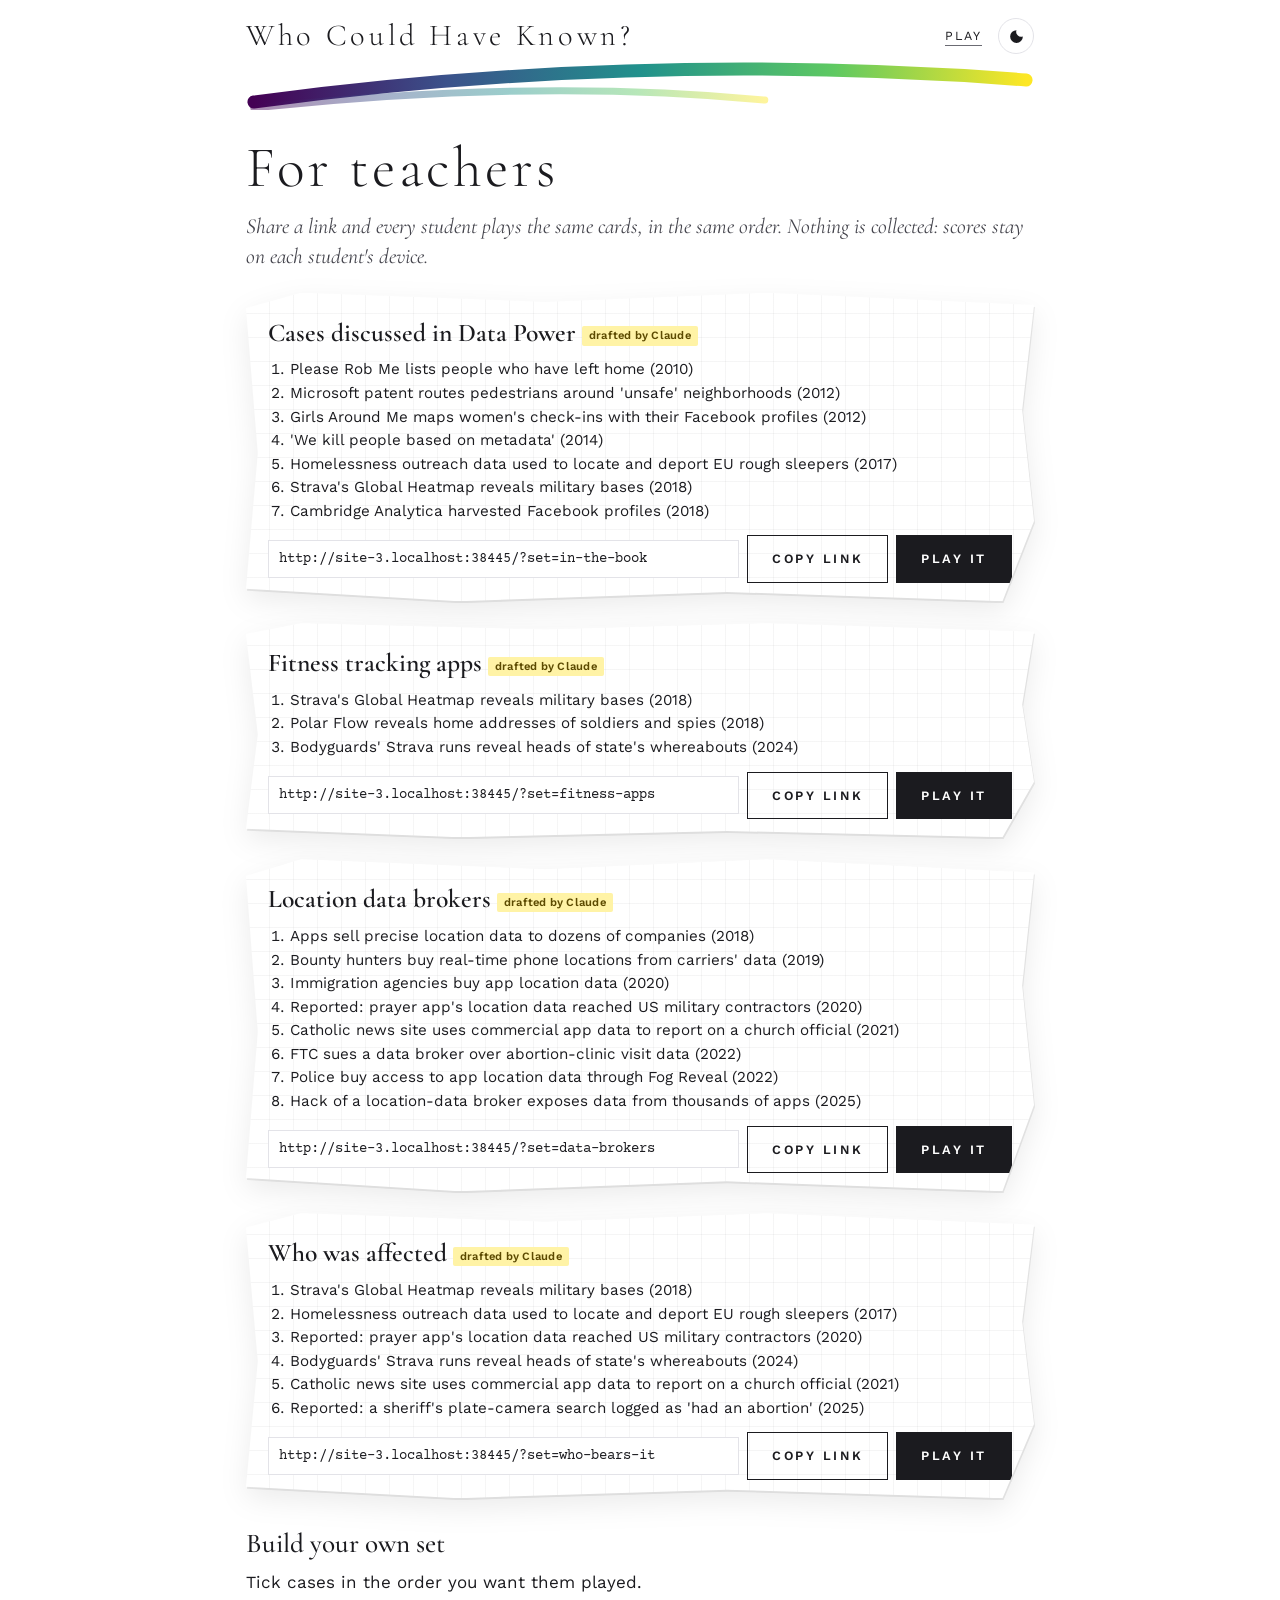
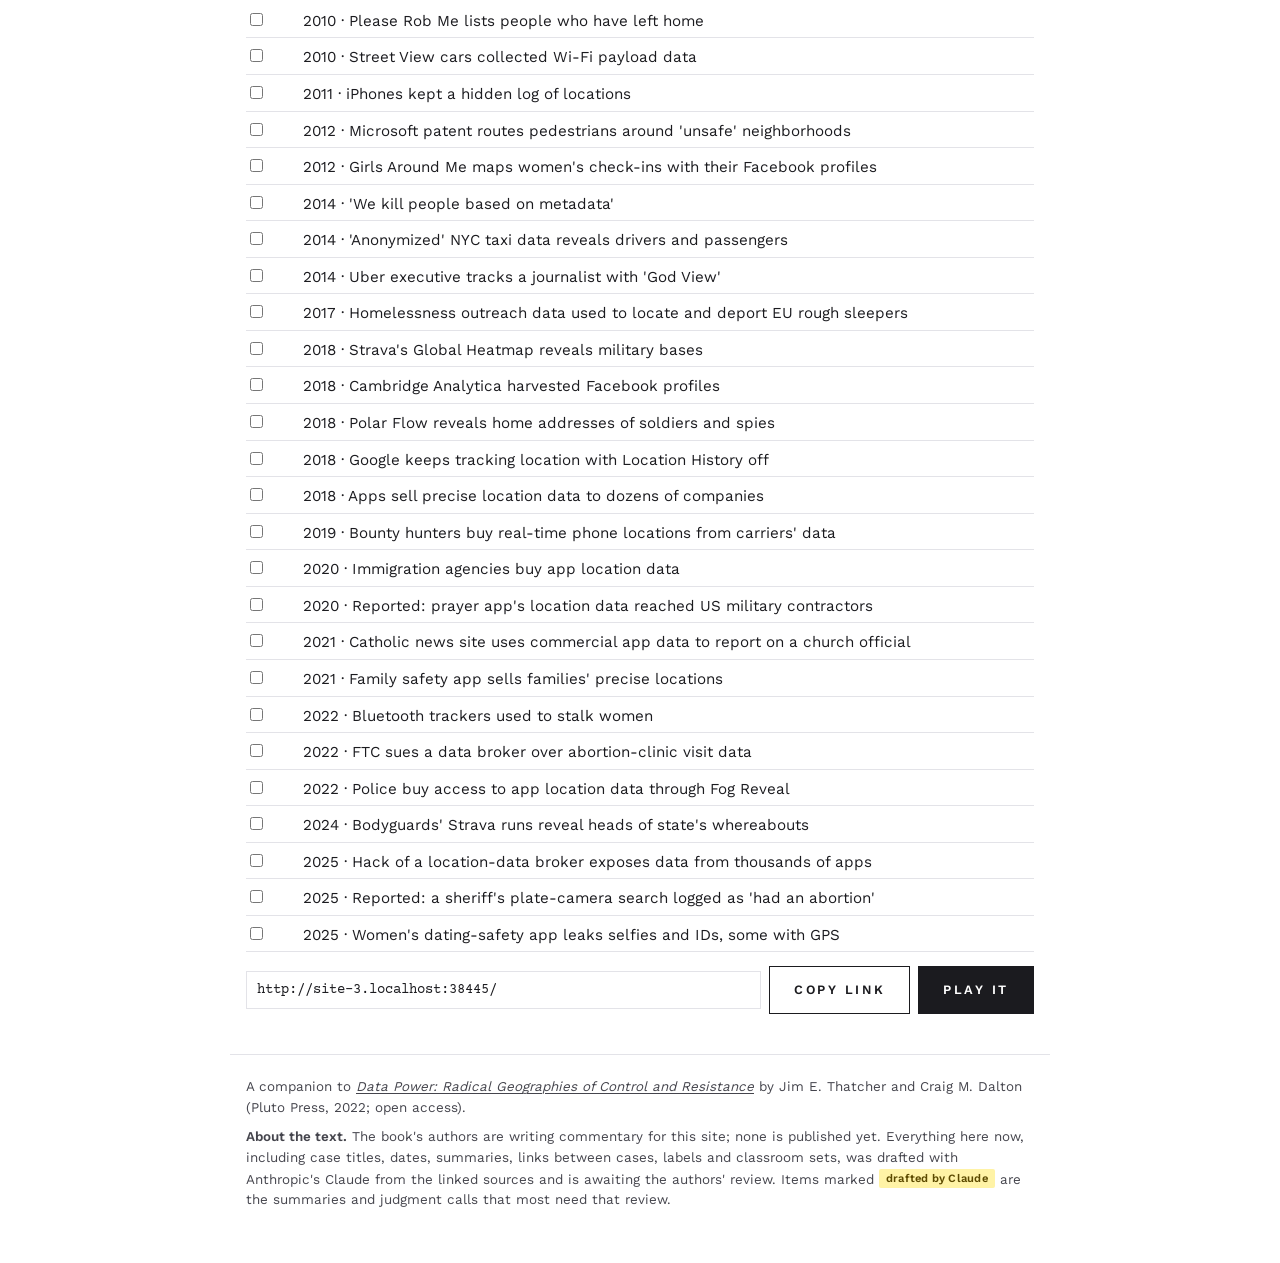
==== teach.html @ 63c739e9 "Who Could Have Known? — first public version A static trivia game about location- and personal-data " ====
<!DOCTYPE html>
<html lang="en" data-theme="light">
<head>
  <meta charset="utf-8">
  <meta name="viewport" content="width=device-width, initial-scale=1">
  <title>Who Could Have Known? · For teachers</title>
  <meta name="description" content="Pick a curated set of cases, or build your own, and share the link with a class.">
  <link rel="icon" href="data:image/svg+xml,%3Csvg xmlns='http://www.w3.org/2000/svg' viewBox='0 0 32 32'%3E%3Crect width='32' height='32' rx='6' fill='%23ffffff'/%3E%3Crect x='6' y='10' width='20' height='4' fill='%23161412'/%3E%3Crect x='6' y='18' width='13' height='4' fill='%23161412'/%3E%3C/svg%3E">
  <meta http-equiv="Content-Security-Policy" content="default-src 'self'; script-src 'self'; style-src 'self' 'unsafe-inline'; img-src 'self' data:; font-src 'self'; connect-src 'self'; object-src 'none'; base-uri 'self'; form-action 'none'">
  <meta name="referrer" content="no-referrer">
  <link href="./css/style.css" rel="stylesheet">
  <script src="./js/theme.js"></script>
</head>
<body>
  <header class="masthead">
    <div class="masthead-row">
      <a class="wordmark" href="./">Who Could Have <span>Known?</span></a>
      <nav class="masthead-actions" aria-label="Site">
        <a href="./">Play</a>
        <button type="button" id="theme-toggle" class="icon-button" aria-label="Dark theme" aria-pressed="false">
          <svg viewBox="0 0 24 24" aria-hidden="true"><path d="M12 3a9 9 0 1 0 9 9 7 7 0 0 1-9-9z"/></svg>
        </button>
      </nav>
    </div>
    <svg class="arcs" viewBox="0 0 820 54" preserveAspectRatio="none" aria-hidden="true">
      <defs><linearGradient id="vir" x1="0" x2="1"><stop offset="0" stop-color="#440154"/><stop offset=".25" stop-color="#3b528b"/><stop offset=".5" stop-color="#21918c"/><stop offset=".75" stop-color="#5ec962"/><stop offset="1" stop-color="#fde725"/></linearGradient></defs>
      <path d="M8 46 Q 410 -6 812 24" stroke="url(#vir)" stroke-width="13" fill="none" stroke-linecap="round"/>
      <path d="M8 52 Q 300 22 540 44" stroke="url(#vir)" stroke-width="7" fill="none" stroke-linecap="round" opacity=".45"/>
    </svg>
  </header>

  <main id="teach">
    <section class="intro">
      <h1>For teachers</h1>
      <p class="lede">Share a link and every student plays the same cards, in the same order. Nothing is collected: scores stay on each student's device.</p>
    </section>
    <div id="sets"><p class="loading">Loading sets…</p></div>
    <section class="section">
      <h2>Build your own set</h2>
      <p class="prose">Tick cases in the order you want them played.</p>
      <div class="builder" id="builder"></div>
      <div class="copy-row"><input id="custom-url" readonly aria-label="Link to your custom set"><button class="btn secondary" id="custom-copy" type="button">Copy link</button><a class="btn" id="custom-play" href="./">Play it</a></div>
    </section>
  </main>

  <footer class="site-footer">
    <p>A companion to <a href="https://doi.org/10.2307/j.ctv249sg9w"><cite>Data Power: Radical Geographies of Control and Resistance</cite></a> by Jim E. Thatcher and Craig M. Dalton (Pluto Press, 2022; open access).</p>
    <p><strong>About the text.</strong> The book's authors are writing commentary for this site; none is published yet. Everything here now, including case titles, dates, summaries, links between cases, labels and classroom sets, was drafted with Anthropic's Claude from the linked sources and is awaiting the authors' review. Items marked <span class="badge">drafted by Claude</span> are the summaries and judgment calls that most need that review.</p>
  </footer>

  <script src="./js/teach.js"></script>
</body>
</html>
---- css/style.css ----
/* Who Could Have Known?
   Two sources: the Data Power cover (white field, viridis, light letterspaced serif) and
   Debord & Jorn's "The Naked City" (cut-out map fragments joined by arrows).
   Viridis encodes time: older is purple, newer is yellow. Red is reserved for détournement marks and misses.
   Fonts are self-hosted (OFL); nothing loads from third parties. */

@font-face { font-family: "Cormorant Garamond"; font-weight: 300; font-style: normal; font-display: swap; src: url("../fonts/cormorant-garamond-latin-300-normal.woff2") format("woff2"); }
@font-face { font-family: "Cormorant Garamond"; font-weight: 500; font-style: normal; font-display: swap; src: url("../fonts/cormorant-garamond-latin-500-normal.woff2") format("woff2"); }
@font-face { font-family: "Cormorant Garamond"; font-weight: 600; font-style: normal; font-display: swap; src: url("../fonts/cormorant-garamond-latin-600-normal.woff2") format("woff2"); }
@font-face { font-family: "Cormorant Garamond"; font-weight: 400; font-style: italic; font-display: swap; src: url("../fonts/cormorant-garamond-latin-400-italic.woff2") format("woff2"); }
@font-face { font-family: "Work Sans"; font-weight: 400; font-style: normal; font-display: swap; src: url("../fonts/work-sans-latin-400-normal.woff2") format("woff2"); }
@font-face { font-family: "Work Sans"; font-weight: 500; font-style: normal; font-display: swap; src: url("../fonts/work-sans-latin-500-normal.woff2") format("woff2"); }
@font-face { font-family: "Work Sans"; font-weight: 600; font-style: normal; font-display: swap; src: url("../fonts/work-sans-latin-600-normal.woff2") format("woff2"); }
@font-face { font-family: "Courier Prime"; font-weight: 400; font-style: normal; font-display: swap; src: url("../fonts/courier-prime-latin-400-normal.woff2") format("woff2"); }
@font-face { font-family: "Courier Prime"; font-weight: 700; font-style: normal; font-display: swap; src: url("../fonts/courier-prime-latin-700-normal.woff2") format("woff2"); }

:root {
  --paper: #ffffff;
  --frag: #ffffff;
  --grid: rgba(27, 27, 31, .045);
  --ink: #1b1b1f;
  --ink-2: #45454d;
  --ink-3: #6b6b73;
  --rule: #e3e3e8;
  --bar: #1b1b1f;
  --mark: #c8261d;
  --mark-ink: #ffffff;
  --v1: #440154; --v2: #3b528b; --v3: #21918c; --v4: #5ec962; --v5: #fde725;
  --good: #1d7f7a;
  --near: #8a6d00;
  --shadow: 0 1px 0 rgba(0,0,0,.05), 2px 4px 0 rgba(0,0,0,.05), 0 14px 26px -20px rgba(0,0,0,.45);
  --draft-bg: #fff3a6;
  --draft-ink: #5c4a00;
  --focus: #3b528b;
  --serif: "Cormorant Garamond", "Iowan Old Style", Garamond, Georgia, serif;
  --sans: "Work Sans", system-ui, -apple-system, "Segoe UI", sans-serif;
  --mono: "Courier Prime", "Courier New", ui-monospace, monospace;
  --torn: polygon(0 5%, 7% 0, 38% 3%, 66% 0, 100% 4%, 98.5% 38%, 100% 74%, 96% 100%, 61% 97%, 27% 100%, 0 96%, 1.5% 52%);
}

:root[data-theme="dark"] {
  --paper: #121216;
  --frag: #1d1d23;
  --grid: rgba(255, 255, 255, .045);
  --ink: #ecebef;
  --ink-2: #c3c2ca;
  --ink-3: #9a99a3;
  --rule: #33333b;
  --bar: #ecebef;
  --mark: #ff6a5c;
  --mark-ink: #1a0b09;
  --v1: #7b3fa0;
  --good: #4fc1b8;
  --near: #f0c84a;
  --shadow: 0 1px 0 rgba(0,0,0,.4), 0 14px 26px -18px rgba(0,0,0,.8);
  --draft-bg: #3a3415;
  --draft-ink: #f3dc7a;
  --focus: #8fb4ff;
}

* { box-sizing: border-box; }
html { -webkit-text-size-adjust: 100%; }
body { margin: 0; background: var(--paper); color: var(--ink); font-family: var(--sans); font-size: 17px; line-height: 1.55; }
a { color: inherit; text-decoration-thickness: 1px; text-underline-offset: 2px; }
a:hover { color: var(--mark); }
:focus-visible { outline: 3px solid var(--focus); outline-offset: 2px; border-radius: 3px; }
.visually-hidden { position: absolute !important; width: 1px; height: 1px; overflow: hidden; clip: rect(0 0 0 0); white-space: nowrap; }

/* ---------- masthead ---------- */
.masthead { background: var(--paper); }
.masthead-row { max-width: 820px; margin: 0 auto; padding: 18px 16px 0; display: flex; align-items: center; justify-content: space-between; gap: 12px; }
.wordmark { font-family: var(--serif); font-weight: 300; font-size: 1.9rem; letter-spacing: .12em; line-height: 1.1; text-decoration: none; }
.wordmark:hover { color: inherit; }
.masthead-actions { display: flex; align-items: center; gap: 16px; font-size: .78rem; letter-spacing: .16em; text-transform: uppercase; white-space: nowrap; }
.masthead-actions a { text-decoration: none; border-bottom: 1px solid var(--ink-3); }
.icon-button { width: 36px; height: 36px; display: inline-grid; place-items: center; border: 1px solid var(--rule); background: var(--paper); color: var(--ink); border-radius: 50%; cursor: pointer; }
.icon-button svg { width: 17px; height: 17px; fill: currentColor; }
.arcs { display: block; max-width: 820px; height: 54px; margin: 2px auto 0; padding: 0 16px; width: 100%; }

.review-banner { background: var(--draft-bg); color: var(--draft-ink); padding: 8px 16px; text-align: center; font-size: .88rem; }

main { max-width: 820px; margin: 0 auto; padding: 18px 16px 40px; }
.loading { color: var(--ink-3); }

/* ---------- intro ---------- */
.intro h1 { font-family: var(--serif); font-weight: 300; font-size: clamp(2.3rem, 7vw, 3.6rem); letter-spacing: .06em; line-height: 1.05; margin: 10px 0 14px; }
.intro .lede { font-family: var(--serif); font-style: italic; font-size: 1.35rem; line-height: 1.35; color: var(--ink-2); margin: 0 0 22px; }
.how { list-style: none; padding: 0; margin: 0 0 22px; display: grid; gap: 10px; }
.how li { display: grid; grid-template-columns: 2.2rem 1fr; gap: 8px; align-items: baseline; }
.how .n { font-family: var(--serif); font-weight: 600; font-size: 1.5rem; line-height: 1; color: var(--v3); }
.set-note { font-family: var(--mono); font-size: .92rem; color: var(--ink-2); border-left: 4px solid var(--v3); padding-left: 10px; }

/* ---------- buttons ---------- */
.btn { font: inherit; font-size: .8rem; font-weight: 600; letter-spacing: .2em; text-transform: uppercase; cursor: pointer; border: 1px solid var(--ink); background: var(--ink); color: var(--paper); padding: 13px 24px; border-radius: 0; }
.btn:hover { background: var(--mark); border-color: var(--mark); color: var(--mark-ink); }
.btn.secondary { background: transparent; color: var(--ink); }
.btn.secondary:hover { background: transparent; color: var(--mark); border-color: var(--mark); }
a.btn { text-decoration: none; display: inline-block; }
.btn-row { display: flex; flex-wrap: wrap; gap: 10px; align-items: center; margin-top: 20px; }
.link-button { font: inherit; font-family: var(--mono); font-size: .92rem; background: none; border: 0; padding: 4px 0; min-height: 32px; color: var(--ink-2); text-decoration: underline; cursor: pointer; }
.link-button:hover { color: var(--mark); }

/* ---------- progress ---------- */
.progress { display: flex; justify-content: space-between; align-items: baseline; font-family: var(--mono); font-size: .88rem; color: var(--ink-3); margin-bottom: 8px; }
.progress strong { color: var(--ink); }
.pips { display: flex; gap: 3px; margin-bottom: 20px; }
.pips span { flex: 1; height: 5px; background: var(--rule); }
.pips span.done { background: var(--ink-3); }
.pips span.now { background: var(--v3); }

/* ---------- fragments (cut-out map pieces) ---------- */
.frag {
  position: relative; background-color: var(--frag); clip-path: var(--torn);
  background-image:
    repeating-linear-gradient(0deg, transparent 0 23px, var(--grid) 23px 24px),
    repeating-linear-gradient(90deg, transparent 0 23px, var(--grid) 23px 24px);
}
.frag-wrap { filter: drop-shadow(1px 2px 0 rgba(0,0,0,.08)) drop-shadow(0 10px 14px rgba(0,0,0,.08)); }
:root[data-theme="dark"] .frag-wrap { filter: drop-shadow(0 8px 14px rgba(0,0,0,.6)); }

.clipping { margin: 0 0 16px; }
.clipping .frag { padding: 26px 28px 22px; border-left: 0; }
.clipping:nth-of-type(odd) .frag { transform: rotate(-.6deg); }
.clipping:nth-of-type(even) .frag { transform: rotate(.5deg); }
.clipping .kicker { font-family: var(--mono); font-size: .78rem; letter-spacing: .14em; text-transform: uppercase; color: var(--ink-3); margin: 0 0 8px; }
.clipping .headline { font-family: var(--serif); font-weight: 600; font-size: clamp(1.6rem, 5vw, 2.45rem); line-height: 1.12; margin: 0; }
.clipping + .clipping .headline { font-size: clamp(1.25rem, 3.8vw, 1.7rem); }
.clipping .meta { margin: 12px 0 0; font-family: var(--mono); font-size: .85rem; color: var(--ink-3); }
.redact { background: var(--bar); color: transparent; padding: 0 .12em; box-decoration-break: clone; -webkit-box-decoration-break: clone; user-select: none; }
.redact-hint { font-family: var(--serif); font-style: italic; font-size: 1.12rem; color: var(--ink-2); margin: 4px 0 12px; }

/* ---------- questions ---------- */
fieldset { border: 0; padding: 0; margin: 26px 0 0; min-width: 0; }
legend { font-size: .78rem; font-weight: 600; letter-spacing: .2em; text-transform: uppercase; margin-bottom: 8px; padding: 0; }
.year-wrap { display: grid; gap: 4px; }
.year-out { font-family: var(--serif); font-weight: 300; font-size: 4.2rem; letter-spacing: .05em; line-height: 1; }
input[type=range] { width: 100%; accent-color: var(--v3); }
.range-ends { display: flex; justify-content: space-between; font-family: var(--mono); font-size: .8rem; color: var(--ink-3); }

.choices { display: grid; gap: 8px; grid-template-columns: repeat(auto-fit, minmax(240px, 1fr)); }
.choice { display: flex; gap: 10px; align-items: center; cursor: pointer; border: 1px solid var(--rule); background: var(--paper); padding: 11px 13px; }
.choice:hover { border-color: var(--ink-3); }
.choice input { accent-color: var(--v3); width: 18px; height: 18px; flex: none; margin: 0; }
.choice:has(input:checked) { border-color: var(--v3); box-shadow: inset 5px 0 0 var(--v3); }
.choice.correct { border-color: var(--good); box-shadow: inset 5px 0 0 var(--good); }
.choice.wrong { border-color: var(--mark); box-shadow: inset 5px 0 0 var(--mark); }
.choice .tag { margin-left: auto; font-family: var(--mono); font-size: .78rem; font-weight: 700; text-transform: uppercase; letter-spacing: .06em; }
.choice.correct .tag { color: var(--good); }
.choice.wrong .tag { color: var(--mark); }

/* ---------- reveal ---------- */
.result-line { display: flex; flex-wrap: wrap; gap: 6px 22px; margin: 4px 0 18px; font-family: var(--mono); font-size: .95rem; }
.result-line .pts { font-weight: 700; }
.hit { color: var(--good); } .near { color: var(--near); } .miss { color: var(--mark); }

.section { margin-top: 30px; }
.section h2 { font-family: var(--serif); font-weight: 500; font-size: 1.7rem; line-height: 1.15; margin: 0 0 10px; }
.section h3 { font-size: .75rem; font-weight: 600; letter-spacing: .2em; text-transform: uppercase; color: var(--ink-3); margin: 18px 0 6px; }
.prose { margin: 0 0 8px; }
.facts { display: grid; grid-template-columns: max-content 1fr; gap: 4px 16px; margin: 6px 0 0; font-size: .95rem; }
.facts dt { font-size: .75rem; letter-spacing: .16em; text-transform: uppercase; color: var(--ink-3); padding-top: .2em; }
.facts dd { margin: 0; }
.headline-title { font-family: var(--serif); font-weight: 500; font-size: 2rem; line-height: 1.12; margin: 6px 0 14px; }
.links-out { font-family: var(--mono); font-size: .82rem; color: var(--ink-3); }
.links-out ul, ul.links-out { padding-left: 18px; }

/* détourned heading: the press's word, struck through */
.detourne s { text-decoration: none; position: relative; color: var(--ink-3); margin-right: .3em; }
.detourne s::after { content: ""; position: absolute; left: -3%; right: -3%; top: 52%; height: 3px; background: var(--mark); transform: rotate(-3deg); }
.detourne em { font-style: italic; color: var(--mark); }

/* ---------- the chain: a Naked City of cases ---------- */
.chainmap { position: relative; margin-top: 12px; padding: 6px 0 4px; }
.chainmap .cols { position: relative; z-index: 1; display: grid; grid-template-columns: 1fr 1fr 1fr; gap: 26px 64px; align-items: center; }
.chainmap .col { display: grid; gap: 22px; align-content: center; }
.chainmap .node { font-size: .92rem; line-height: 1.35; padding: 13px 15px 12px; border-top: 6px solid var(--yr, var(--v3)); }
.chainmap .node b { display: block; font-family: var(--serif); font-weight: 600; font-size: 1.45rem; line-height: 1.05; margin-bottom: 2px; }
.chainmap .node.now { font-weight: 600; border-top-width: 10px; }
.chainmap .col-label { font-size: .7rem; letter-spacing: .2em; text-transform: uppercase; color: var(--ink-3); margin: 0 0 -12px; }
.chainmap .frag-wrap:nth-child(3n+1) .node { transform: rotate(-1.4deg); }
.chainmap .frag-wrap:nth-child(3n+2) .node { transform: rotate(1.1deg); }
.chainmap svg.arrows { position: absolute; inset: 0; width: 100%; height: 100%; overflow: visible; z-index: 0; pointer-events: none; }
@media (max-width: 640px) {
  .chainmap .cols { grid-template-columns: 1fr; gap: 28px; }
  .chainmap .col { justify-items: stretch; }
  .chainmap .col .frag-wrap, .chainmap .col-label { margin-left: 34px; }
}

.badge { display: inline-block; font-family: var(--sans); font-size: .7rem; font-weight: 600; letter-spacing: .02em; text-transform: none; background: var(--draft-bg); color: var(--draft-ink); border-radius: 2px; padding: 1px 7px; vertical-align: .14em; white-space: nowrap; }
.author-slot { border: 1px dashed var(--ink-3); padding: 10px 12px; color: var(--ink-3); font-family: var(--mono); font-size: .88rem; margin-top: 12px; }
.verify { background: var(--draft-bg); color: var(--draft-ink); padding: 10px 12px; font-size: .88rem; margin-top: 14px; }
.verify ul { margin: 4px 0 0; padding-left: 18px; }

/* ---------- end ---------- */
.kicker { font-size: .78rem; letter-spacing: .2em; text-transform: uppercase; color: var(--ink-3); margin: 0; }
.final-score { font-family: var(--serif); font-weight: 300; font-size: clamp(3.4rem, 12vw, 5.4rem); letter-spacing: .04em; line-height: 1; margin: 4px 0 6px; }
.final-score span { font-size: .4em; color: var(--ink-3); }
.share-grid { font-size: 1.35rem; letter-spacing: 2px; margin: 10px 0; }
.share-text { width: 100%; font: .9rem/1.4 var(--mono); padding: 10px; border: 1px solid var(--rule); background: var(--paper); color: var(--ink); resize: vertical; }
.recap { list-style: none; padding: 0; margin: 0; display: grid; gap: 0; }
.recap li { display: grid; grid-template-columns: 3.6rem 1fr auto; gap: 10px; align-items: baseline; padding: 7px 0 7px 10px; border-left: 5px solid var(--yr, var(--v3)); border-bottom: 1px solid var(--rule); }
.recap .yr { font-family: var(--serif); font-weight: 600; font-size: 1.2rem; }
.recap .pts { font-family: var(--mono); font-weight: 700; }

/* ---------- teacher page ---------- */
.set-card { margin-bottom: 22px; }
.set-card .frag { padding: 20px 22px 18px; }
.set-card h2 { font-family: var(--serif); font-weight: 600; margin: 0 0 6px; font-size: 1.6rem; }
.set-card ol { margin: 6px 0 12px; padding-left: 22px; font-size: .95rem; }
.copy-row { display: flex; gap: 8px; flex-wrap: wrap; align-items: center; }
.copy-row input { flex: 1 1 260px; min-width: 0; font: .85rem var(--mono); padding: 10px; border: 1px solid var(--rule); background: var(--paper); color: var(--ink); }
.builder { display: grid; gap: 4px; margin: 10px 0 14px; }
.builder label { display: flex; gap: 8px; align-items: baseline; font-size: .95rem; padding: 4px 0; border-bottom: 1px solid var(--rule); }
.builder .pts { font-family: var(--mono); font-weight: 700; color: var(--v2); min-width: 1.4em; }
:root[data-theme="dark"] .builder .pts { color: var(--v4); }

/* ---------- footer ---------- */
.site-footer { max-width: 820px; margin: 0 auto; padding: 22px 16px 44px; font-size: .84rem; color: var(--ink-2); border-top: 1px solid var(--rule); }
.site-footer p { margin: 0 0 8px; }

@media (max-width: 520px) {
  body { font-size: 16px; }
  .wordmark { font-size: 1.35rem; letter-spacing: .08em; }
  .clipping .frag { padding: 22px 18px 18px; }
  .masthead-actions { gap: 10px; letter-spacing: .1em; }
}

@media (prefers-reduced-motion: no-preference) {
  .reveal-in { animation: rise .35s ease-out; }
  @keyframes rise { from { opacity: 0; transform: translateY(6px); } to { opacity: 1; transform: none; } }
}

/* ---------- notices, disputes, lists ---------- */
.notice { font-family: var(--mono); font-size: .92rem; border-left: 4px solid var(--mark); padding: 6px 10px; margin: 0 0 16px; }
.disputed { font-family: var(--mono); font-size: .9rem; color: var(--mark); margin: 14px 0 0; }
ul.outcome-list { list-style: none; padding: 0; margin: 0; }
.frag :focus-visible { outline-offset: -3px; }
.clipping:focus { outline: none; }
.clipping:focus-visible .frag { box-shadow: inset 0 0 0 3px var(--focus); }
[data-focus]:focus { outline: none; }

/* Windows high contrast and other forced-colour modes: keep the bars visible as bars. */
@media (forced-colors: active) {
  .redact { forced-color-adjust: none; background: CanvasText; color: CanvasText; }
  .frag { clip-path: none; border: 1px solid CanvasText; }
  .badge { border: 1px solid CanvasText; }
}
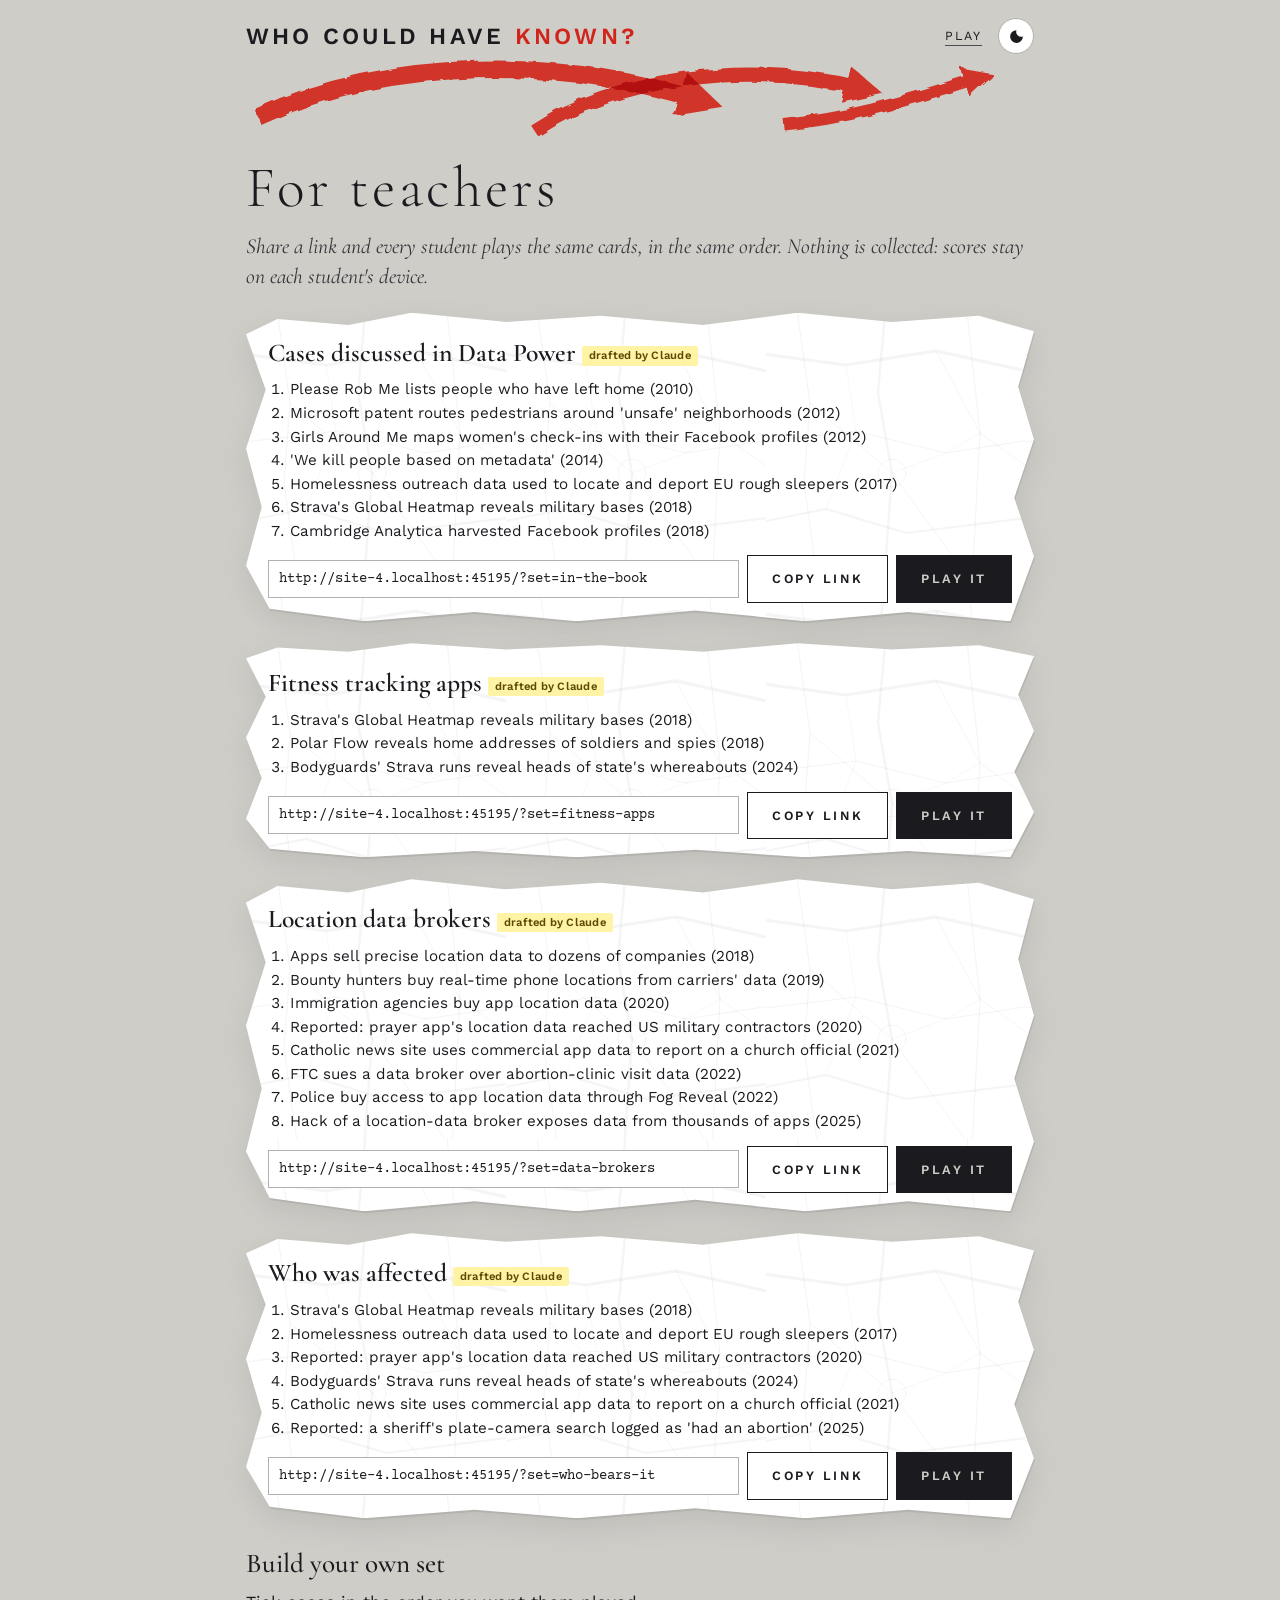
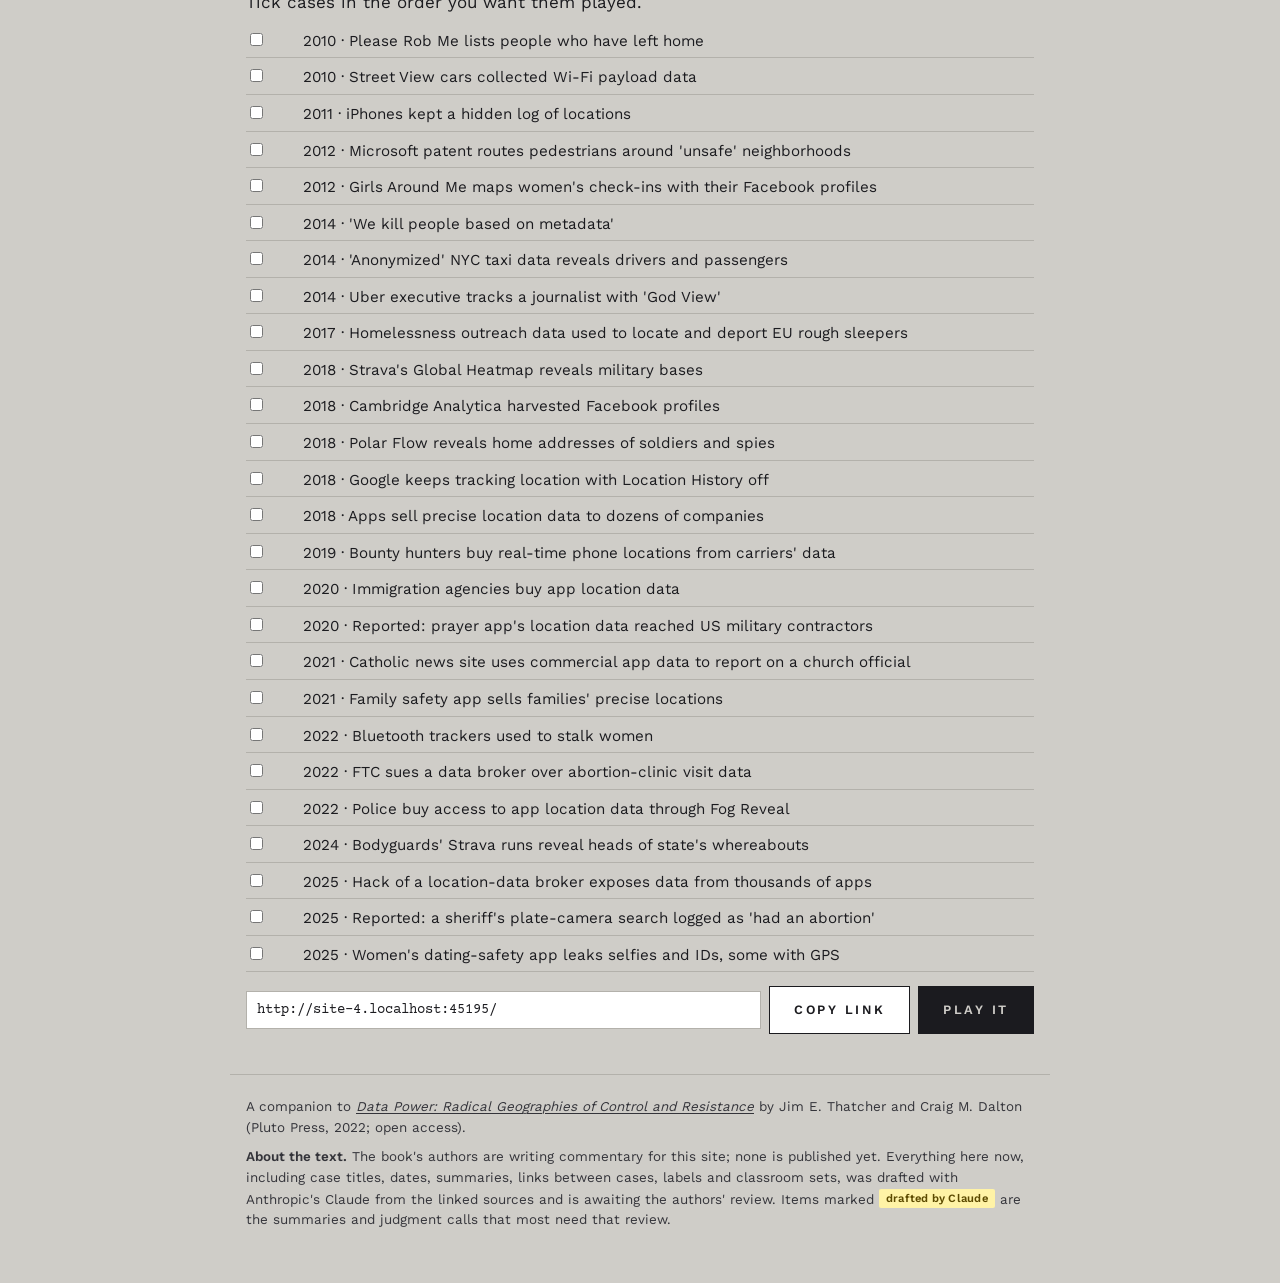
==== commit 9c92ce74: "Debord look: gray ground, red Naked City arrows, map fragments Header viridis replaced by overlappin" ====
--- a/teach.html
+++ b/teach.html
@@ -9,9 +9,15 @@
   <meta http-equiv="Content-Security-Policy" content="default-src 'self'; script-src 'self'; style-src 'self' 'unsafe-inline'; img-src 'self' data:; font-src 'self'; connect-src 'self'; object-src 'none'; base-uri 'self'; form-action 'none'">
   <meta name="referrer" content="no-referrer">
   <link href="./css/style.css" rel="stylesheet">
+  <link href="./css/debord.css" rel="stylesheet">
   <script src="./js/theme.js"></script>
 </head>
 <body>
+  <svg width="0" height="0" style="position:absolute" aria-hidden="true" focusable="false">
+    <filter id="tape" x="-5%" y="-20%" width="110%" height="140%"><feTurbulence type="fractalNoise" baseFrequency=".9 .08" numOctaves="2" seed="3" result="n"/><feDisplacementMap in="SourceGraphic" in2="n" scale="5"/></filter>
+    <filter id="ink" x="-20%" y="-20%" width="140%" height="140%"><feTurbulence type="fractalNoise" baseFrequency=".035" numOctaves="3" seed="8" result="n"/><feDisplacementMap in="SourceGraphic" in2="n" scale="38"/></filter>
+    <filter id="cut" filterUnits="userSpaceOnUse" x="-2000" y="-2000" width="6000" height="6000"><feTurbulence type="fractalNoise" baseFrequency=".06" numOctaves="2" seed="5" result="n"/><feDisplacementMap in="SourceGraphic" in2="n" scale="6"/></filter>
+  </svg>
   <header class="masthead">
     <div class="masthead-row">
       <a class="wordmark" href="./">Who Could Have <span>Known?</span></a>
@@ -26,6 +32,14 @@
       <defs><linearGradient id="vir" x1="0" x2="1"><stop offset="0" stop-color="#440154"/><stop offset=".25" stop-color="#3b528b"/><stop offset=".5" stop-color="#21918c"/><stop offset=".75" stop-color="#5ec962"/><stop offset="1" stop-color="#fde725"/></linearGradient></defs>
       <path d="M8 46 Q 410 -6 812 24" stroke="url(#vir)" stroke-width="13" fill="none" stroke-linecap="round"/>
       <path d="M8 52 Q 300 22 540 44" stroke="url(#vir)" stroke-width="7" fill="none" stroke-linecap="round" opacity=".45"/>
+    </svg>
+    <svg class="naked-arrows" viewBox="0 0 820 92" aria-hidden="true">
+      <defs><marker id="hd" viewBox="0 0 10 10" refX="4" refY="5" markerWidth="2.6" markerHeight="2.6" orient="auto"><path d="M0 0L10 5L0 10z" fill="currentColor"/></marker></defs>
+      <g filter="url(#cut)" fill="none" stroke="currentColor" stroke-linecap="butt">
+        <path d="M12 70 C 150 6, 330 8, 470 52" stroke-width="18" marker-end="url(#hd)"/>
+        <path d="M300 84 C 380 30, 520 10, 640 40" stroke-width="15" marker-end="url(#hd)"/>
+        <path d="M560 78 C 640 70, 700 48, 760 30" stroke-width="12" marker-end="url(#hd)"/>
+      </g>
     </svg>
   </header>
 
--- a/css/style.css
+++ b/css/style.css
@@ -69,7 +69,8 @@
 /* ---------- masthead ---------- */
 .masthead { background: var(--paper); }
 .masthead-row { max-width: 820px; margin: 0 auto; padding: 18px 16px 0; display: flex; align-items: center; justify-content: space-between; gap: 12px; }
-.wordmark { font-family: var(--serif); font-weight: 300; font-size: 1.9rem; letter-spacing: .12em; line-height: 1.1; text-decoration: none; }
+.wordmark { font-family: var(--sans); font-weight: 600; font-size: 1.45rem; letter-spacing: .14em; text-transform: uppercase; line-height: 1.15; text-decoration: none; }
+.wordmark span { color: var(--mark); }
 .wordmark:hover { color: inherit; }
 .masthead-actions { display: flex; align-items: center; gap: 16px; font-size: .78rem; letter-spacing: .16em; text-transform: uppercase; white-space: nowrap; }
 .masthead-actions a { text-decoration: none; border-bottom: 1px solid var(--ink-3); }
@@ -220,7 +221,7 @@
 
 @media (max-width: 520px) {
   body { font-size: 16px; }
-  .wordmark { font-size: 1.35rem; letter-spacing: .08em; }
+  .wordmark { font-size: 1.05rem; letter-spacing: .1em; }
   .clipping .frag { padding: 22px 18px 18px; }
   .masthead-actions { gap: 10px; letter-spacing: .1em; }
 }
--- a/css/debord.css
+++ b/css/debord.css
@@ -0,0 +1,91 @@
+/* A Situationist layer, applied when <html> has class "debord".
+   Sources: Debord & Jorn's "The Naked City" (1957: cut-up map pieces, fat red arrows),
+   their "Mémoires" (1959: Jorn's ink blots over collage), the numbered theses of
+   "The Society of the Spectacle" (1967), and the dérive itself. Purely visual: no new words. */
+
+/* M1 · Map fragments: a street plan printed inside every fragment, and rougher cut edges */
+.debord {
+  --streets: url("data:image/svg+xml,%3Csvg xmlns='http://www.w3.org/2000/svg' width='260' height='260'%3E%3Cg fill='none' stroke='%231b1b1f' stroke-opacity='.045' stroke-linecap='round'%3E%3Cpath d='M-10 40 L80 52 L170 38 L270 60' stroke-width='3.2'/%3E%3Cpath d='M30 -10 L44 90 L38 170 L52 270' stroke-width='1.2'/%3E%3Cpath d='M120 -10 L112 80 L126 160 L118 270' stroke-width='2.4'/%3E%3Cpath d='M200 -10 L214 120 L206 270' stroke-width='1.2'/%3E%3Cpath d='M-10 130 L90 118 L180 140 L270 126' stroke-width='1.2'/%3E%3Cpath d='M-10 210 L60 196 L140 220 L270 204' stroke-width='2.2'/%3E%3Cpath d='M44 90 L126 160 L206 270' stroke-width='1'/%3E%3Cpath d='M170 38 L214 120 L270 160' stroke-width='1'/%3E%3Cpath d='M80 52 L90 118 L60 196' stroke-width='.8'/%3E%3Cpath d='M126 160 L180 140 L214 120' stroke-width='.8'/%3E%3Ccircle cx='126' cy='160' r='14' stroke-width='1'/%3E%3C/g%3E%3C/svg%3E");
+  --torn-a: polygon(0 7%, 4% 2%, 13% 4%, 21% 0, 33% 3%, 45% 1%, 58% 4%, 70% 0, 82% 3%, 93% 1%, 100% 6%, 98% 24%, 100% 41%, 97.5% 60%, 100% 79%, 97% 100%, 84% 97%, 71% 100%, 57% 96.5%, 42% 100%, 29% 97%, 15% 100%, 3% 96%, 0 82%, 2% 63%, 0 44%, 2.5% 25%);
+  --torn-b: polygon(2% 2%, 16% 5%, 27% 0, 41% 4%, 55% 0, 66% 5%, 79% 1%, 91% 4%, 100% 0, 97% 19%, 100% 36%, 98% 57%, 100% 74%, 98% 92%, 86% 100%, 74% 96%, 60% 100%, 47% 97%, 33% 100%, 21% 96%, 8% 100%, 0 93%, 3% 71%, 0 53%, 2% 33%, 0 15%);
+}
+:root.debord[data-theme="dark"] { --streets: url("data:image/svg+xml,%3Csvg xmlns='http://www.w3.org/2000/svg' width='260' height='260'%3E%3Cg fill='none' stroke='%23ecebef' stroke-opacity='.04' stroke-linecap='round'%3E%3Cpath d='M-10 40 L80 52 L170 38 L270 60' stroke-width='3.2'/%3E%3Cpath d='M30 -10 L44 90 L38 170 L52 270' stroke-width='1.2'/%3E%3Cpath d='M120 -10 L112 80 L126 160 L118 270' stroke-width='2.4'/%3E%3Cpath d='M200 -10 L214 120 L206 270' stroke-width='1.2'/%3E%3Cpath d='M-10 130 L90 118 L180 140 L270 126' stroke-width='1.2'/%3E%3Cpath d='M-10 210 L60 196 L140 220 L270 204' stroke-width='2.2'/%3E%3Cpath d='M44 90 L126 160 L206 270' stroke-width='1'/%3E%3Cpath d='M170 38 L214 120 L270 160' stroke-width='1'/%3E%3Ccircle cx='126' cy='160' r='14' stroke-width='1'/%3E%3C/g%3E%3C/svg%3E"); }
+.debord .frag { background-image: var(--streets); background-size: 260px 260px; clip-path: var(--torn-a); }
+.debord .frag-wrap:nth-of-type(even) .frag, .debord .clipping:nth-of-type(even) .frag { clip-path: var(--torn-b); background-position: 130px 70px; }
+.debord .clipping .frag { padding: 30px 30px 26px; }
+
+/* M2 · Naked City arrows: fat, red, overprinted (colour and filter set in game.js) */
+.debord .chainmap svg.arrows path[stroke] { mix-blend-mode: multiply; }
+:root.debord[data-theme="dark"] .chainmap svg.arrows path[stroke] { mix-blend-mode: screen; }
+
+/* M3 · Dérive: the progress bar becomes a wandering route through the round */
+.derive { display: none; }
+.debord .pips { display: none; }
+.debord .derive { display: block; width: 100%; height: 46px; margin: -2px 0 14px; overflow: visible; }
+.derive .route { fill: none; stroke: var(--mark); stroke-width: 3; stroke-dasharray: 2 7; stroke-linecap: round; }
+.derive .walked { fill: none; stroke: var(--mark); stroke-width: 4; stroke-linecap: round; stroke-linejoin: round; }
+.derive circle { fill: var(--paper); stroke: var(--ink-3); stroke-width: 1.5; }
+.derive circle.done { fill: var(--mark); stroke: var(--mark); }
+.derive circle.now { fill: var(--mark); stroke: var(--paper); stroke-width: 3; r: 8; }
+
+/* M4 · Theses: each card carries its number, like the numbered paragraphs of The Society of the Spectacle */
+.thesis-no { display: none; }
+.debord .thesis-no { display: block; font-family: var(--serif); font-weight: 300; font-size: 7rem; line-height: .8; color: var(--ink); opacity: .16; position: absolute; right: -24px; margin-top: -34px; pointer-events: none; z-index: 2; mix-blend-mode: multiply; font-size: 9rem; }
+.debord main { position: relative; }
+.debord .clipping { position: relative; z-index: 1; }
+
+/* M5 · Jorn's ink: blots overprinting the intro and the results (Mémoires) */
+.blot { display: none; }
+.debord .blot { display: block; position: absolute; pointer-events: none; z-index: 0; mix-blend-mode: multiply; opacity: .32; }
+:root.debord[data-theme="dark"] .blot { mix-blend-mode: screen; opacity: .28; }
+.debord .intro, .debord .results { position: relative; }
+.debord .intro > *:not(.blot), .debord .results > *:not(.blot) { position: relative; z-index: 1; }
+
+/* M6 · Redactions as torn black tape */
+.debord .redact { filter: url(#tape); padding: 0 .2em; margin: 0 -.05em; }
+
+/* M7 · Collage: chain fragments scatter and overlap like pasted pieces */
+.debord .chainmap .cols { gap: 18px 120px; }
+.debord .chainmap .col { gap: 8px; }
+.debord .chainmap .frag-wrap:nth-child(3n+1) .node { transform: rotate(-3deg) translateX(-6px); }
+.debord .chainmap .frag-wrap:nth-child(3n+2) .node { transform: rotate(2.4deg) translateX(10px); }
+.debord .chainmap .frag-wrap:nth-child(3n) .node { transform: rotate(-1deg) translateX(2px); }
+.debord .chainmap .node.now { transform: rotate(1.5deg) scale(1.06); }
+
+/* blot placement */
+.debord .blot-a { width: 300px; right: -70px; top: -40px; }
+.debord .blot-b { width: 170px; left: -60px; bottom: -30px; }
+.debord .blot-c { width: 260px; right: -40px; top: -30px; }
+@media (max-width: 520px) { .debord .blot-a { width: 200px; right: -60px; } .debord .blot-c { width: 180px; } }
+
+/* ---------- gray ground, red arrows (second pass) ---------- */
+/* A mid-gray ground: the white map fragments read as pieces cut and laid down on it. */
+:root.debord {
+  --paper: #cfcdc8;
+  --ink-2: #34343a;
+  --ink-3: #4c4c54;
+  --rule: #b3b1ab;
+  --mark: #d1241a;
+}
+:root.debord[data-theme="dark"] { --paper: #2a2a2e; --frag: #3a3a40; --rule: #4a4a52; --mark: #ff5446; }
+.debord .choice, .debord .share-text, .debord .copy-row input, .debord .icon-button { background: var(--frag); }
+.debord .btn.secondary { background: var(--frag); }
+
+/* The header: viridis arcs give way to overlapping Naked City arrows. */
+.naked-arrows { display: none; }
+.debord .arcs { display: none; }
+.debord .naked-arrows { display: block; max-width: 820px; width: 100%; height: 92px; margin: -6px auto -10px; padding: 0 16px; color: var(--mark); overflow: visible; }
+.debord .naked-arrows path[stroke-width] { mix-blend-mode: multiply; opacity: .9; }
+:root.debord[data-theme="dark"] .naked-arrows path[stroke-width] { mix-blend-mode: screen; }
+
+/* Chain arrows ride over the fragments, overprinting where they cross. */
+.debord .chainmap svg.arrows { z-index: 2; }
+.debord .chainmap svg.arrows path[stroke] { opacity: .9; }
+@media (max-width: 640px) {
+  .debord .chainmap .col { gap: 16px; }
+  .debord .chainmap .col-label { margin: 0 0 -4px 52px; position: relative; z-index: 3; }
+  .debord .chainmap .col .frag-wrap { margin-left: 52px; }
+  .debord .chainmap .frag-wrap .node { transform: rotate(-1deg); }
+  .debord .chainmap .frag-wrap:nth-child(even) .node { transform: rotate(1deg); }
+  .debord .chainmap .node.now { transform: rotate(.6deg); }
+}
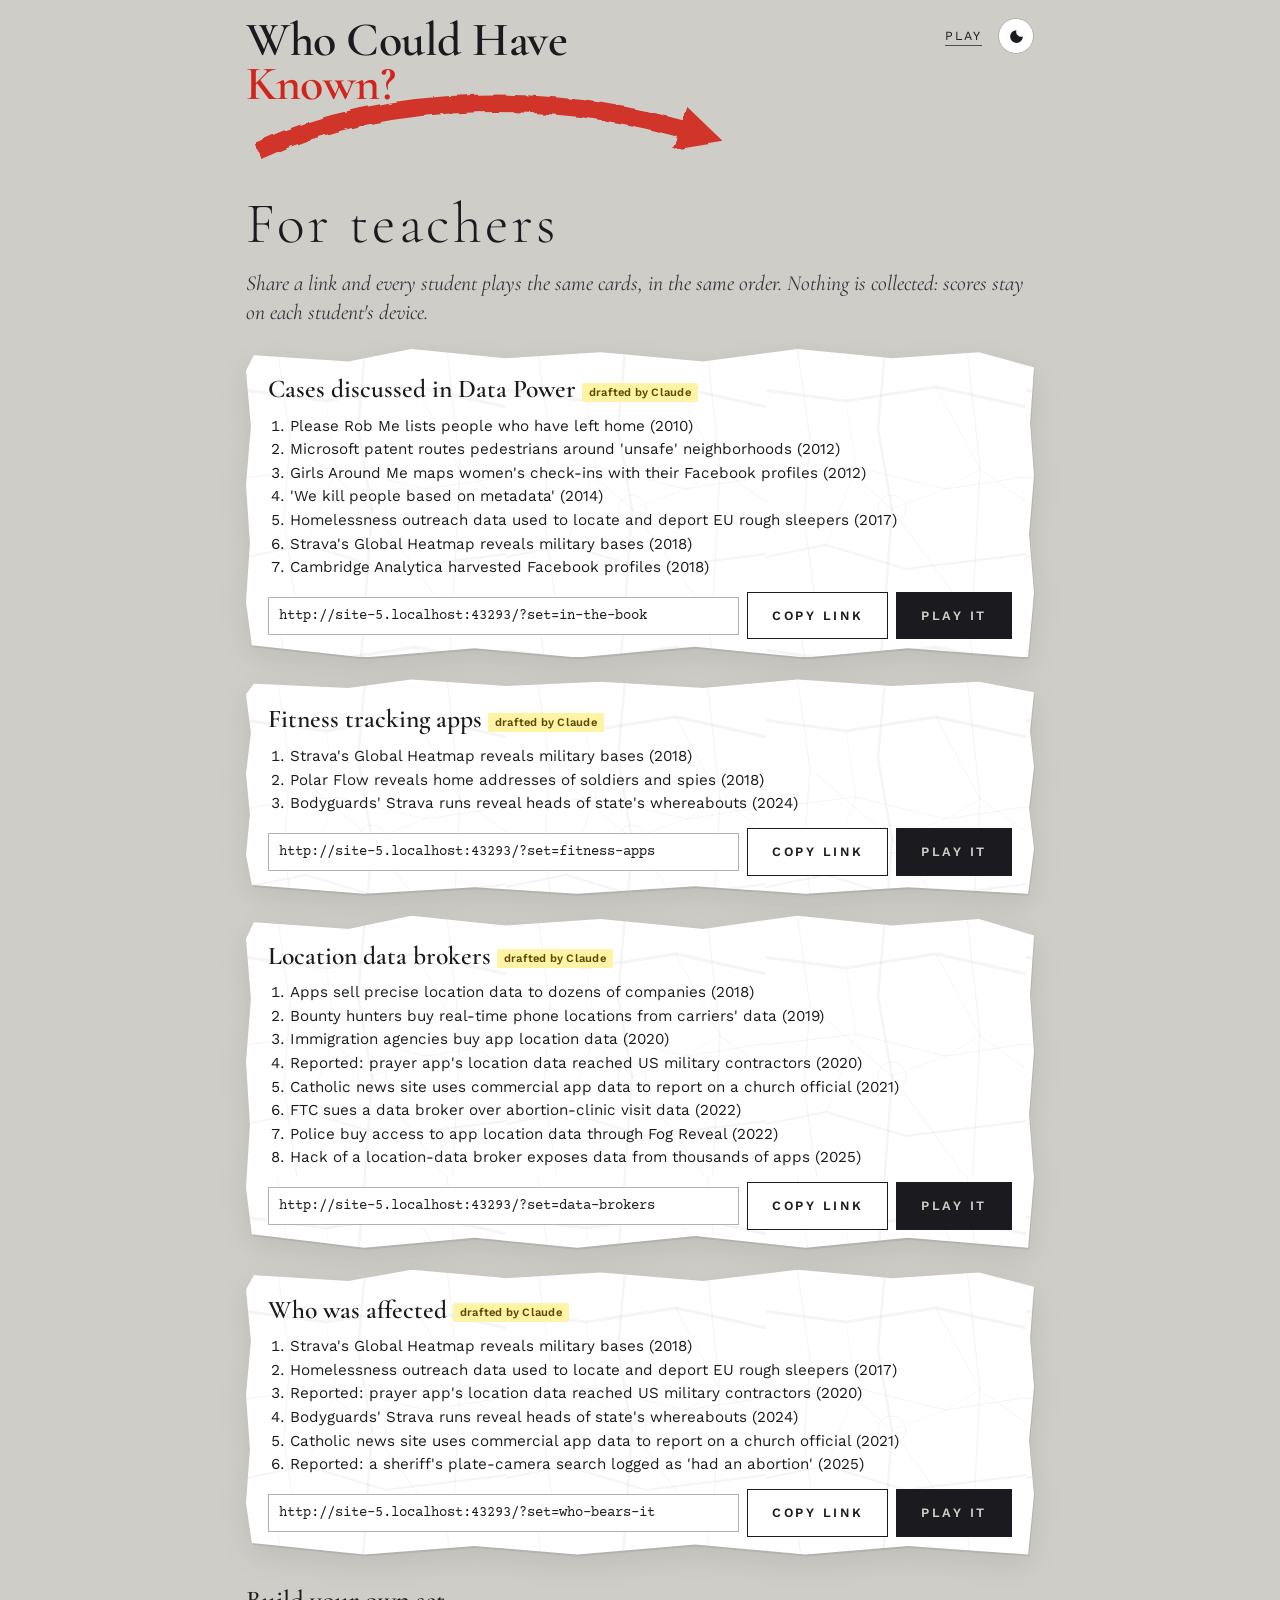
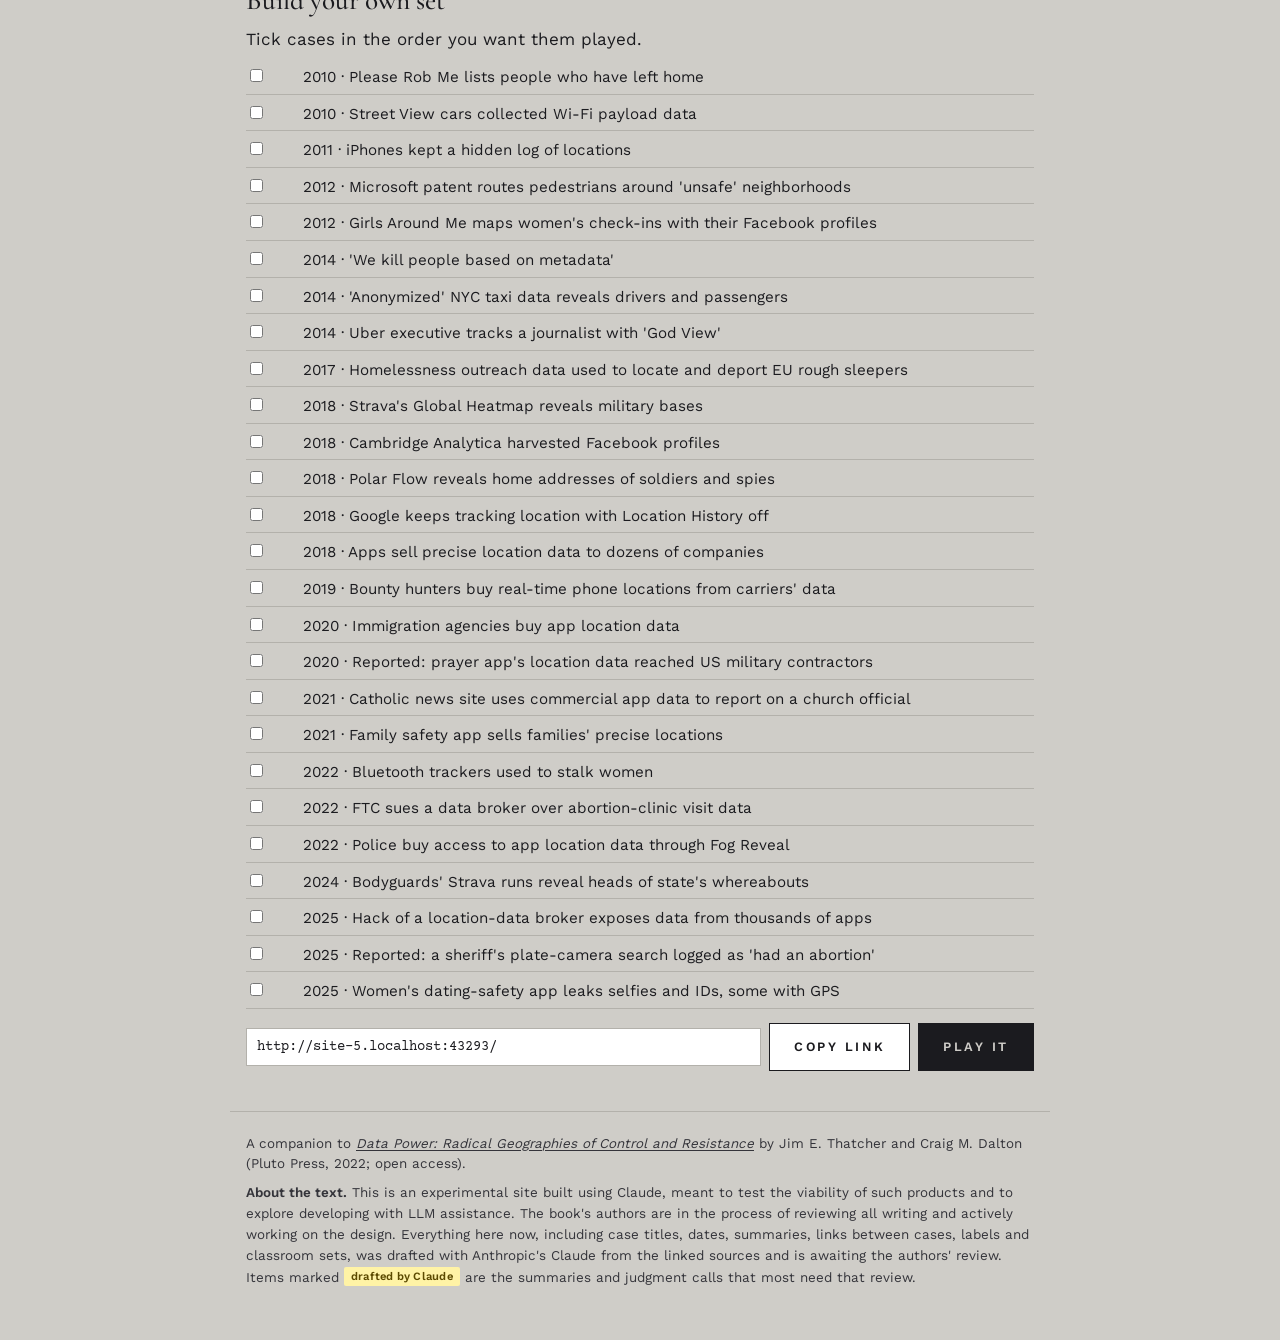
==== commit f9d4732a: "Answer fragments, random press word, consistent outcome rule - Guesses and answers render as torn ma" ====
--- a/teach.html
+++ b/teach.html
@@ -59,7 +59,7 @@
 
   <footer class="site-footer">
     <p>A companion to <a href="https://doi.org/10.2307/j.ctv249sg9w"><cite>Data Power: Radical Geographies of Control and Resistance</cite></a> by Jim E. Thatcher and Craig M. Dalton (Pluto Press, 2022; open access).</p>
-    <p><strong>About the text.</strong> The book's authors are writing commentary for this site; none is published yet. Everything here now, including case titles, dates, summaries, links between cases, labels and classroom sets, was drafted with Anthropic's Claude from the linked sources and is awaiting the authors' review. Items marked <span class="badge">drafted by Claude</span> are the summaries and judgment calls that most need that review.</p>
+    <p><strong>About the text.</strong> This is an experimental site built using Claude, meant to test the viability of such products and to explore developing with LLM assistance. The book's authors are in the process of reviewing all writing and actively working on the design. Everything here now, including case titles, dates, summaries, links between cases, labels and classroom sets, was drafted with Anthropic's Claude from the linked sources and is awaiting the authors' review. Items marked <span class="badge">drafted by Claude</span> are the summaries and judgment calls that most need that review.</p>
   </footer>
 
   <script src="./js/teach.js"></script>
--- a/css/style.css
+++ b/css/style.css
@@ -145,7 +145,8 @@
 .choice:has(input:checked) { border-color: var(--v3); box-shadow: inset 5px 0 0 var(--v3); }
 .choice.correct { border-color: var(--good); box-shadow: inset 5px 0 0 var(--good); }
 .choice.wrong { border-color: var(--mark); box-shadow: inset 5px 0 0 var(--mark); }
-.choice .tag { margin-left: auto; font-family: var(--mono); font-size: .78rem; font-weight: 700; text-transform: uppercase; letter-spacing: .06em; }
+.choice .tags { margin-left: auto; display: flex; flex-direction: column; align-items: flex-end; gap: 2px; }
+.choice .tag { white-space: nowrap; font-family: var(--mono); font-size: .78rem; font-weight: 700; text-transform: uppercase; letter-spacing: .06em; }
 .choice.correct .tag { color: var(--good); }
 .choice.wrong .tag { color: var(--mark); }
 
@@ -246,3 +247,5 @@
   .frag { clip-path: none; border: 1px solid CanvasText; }
   .badge { border: 1px solid CanvasText; }
 }
+
+.choice .tag.mine { color: var(--ink-2); }
--- a/css/debord.css
+++ b/css/debord.css
@@ -6,17 +6,17 @@
 /* M1 · Map fragments: a street plan printed inside every fragment, and rougher cut edges */
 .debord {
   --streets: url("data:image/svg+xml,%3Csvg xmlns='http://www.w3.org/2000/svg' width='260' height='260'%3E%3Cg fill='none' stroke='%231b1b1f' stroke-opacity='.045' stroke-linecap='round'%3E%3Cpath d='M-10 40 L80 52 L170 38 L270 60' stroke-width='3.2'/%3E%3Cpath d='M30 -10 L44 90 L38 170 L52 270' stroke-width='1.2'/%3E%3Cpath d='M120 -10 L112 80 L126 160 L118 270' stroke-width='2.4'/%3E%3Cpath d='M200 -10 L214 120 L206 270' stroke-width='1.2'/%3E%3Cpath d='M-10 130 L90 118 L180 140 L270 126' stroke-width='1.2'/%3E%3Cpath d='M-10 210 L60 196 L140 220 L270 204' stroke-width='2.2'/%3E%3Cpath d='M44 90 L126 160 L206 270' stroke-width='1'/%3E%3Cpath d='M170 38 L214 120 L270 160' stroke-width='1'/%3E%3Cpath d='M80 52 L90 118 L60 196' stroke-width='.8'/%3E%3Cpath d='M126 160 L180 140 L214 120' stroke-width='.8'/%3E%3Ccircle cx='126' cy='160' r='14' stroke-width='1'/%3E%3C/g%3E%3C/svg%3E");
-  --torn-a: polygon(0 7%, 4% 2%, 13% 4%, 21% 0, 33% 3%, 45% 1%, 58% 4%, 70% 0, 82% 3%, 93% 1%, 100% 6%, 98% 24%, 100% 41%, 97.5% 60%, 100% 79%, 97% 100%, 84% 97%, 71% 100%, 57% 96.5%, 42% 100%, 29% 97%, 15% 100%, 3% 96%, 0 82%, 2% 63%, 0 44%, 2.5% 25%);
-  --torn-b: polygon(2% 2%, 16% 5%, 27% 0, 41% 4%, 55% 0, 66% 5%, 79% 1%, 91% 4%, 100% 0, 97% 19%, 100% 36%, 98% 57%, 100% 74%, 98% 92%, 86% 100%, 74% 96%, 60% 100%, 47% 97%, 33% 100%, 21% 96%, 8% 100%, 0 93%, 3% 71%, 0 53%, 2% 33%, 0 15%);
+  --torn-a: polygon(0 7%, 1% 2%, 13% 4%, 21% 0, 33% 3%, 45% 1%, 58% 4%, 70% 0, 82% 3%, 93% 1%, 100% 6%, 99.5% 24%, 100% 41%, 99.375% 60%, 100% 79%, 99.25% 100%, 84% 97%, 71% 100%, 57% 96.5%, 42% 100%, 29% 97%, 15% 100%, 0.75% 96%, 0 82%, 0.5% 63%, 0 44%, 0.625% 25%);
+  --torn-b: polygon(0.5% 2%, 16% 5%, 27% 0, 41% 4%, 55% 0, 66% 5%, 79% 1%, 91% 4%, 100% 0, 99.25% 19%, 100% 36%, 99.5% 57%, 100% 74%, 99.5% 92%, 86% 100%, 74% 96%, 60% 100%, 47% 97%, 33% 100%, 21% 96%, 8% 100%, 0 93%, 0.75% 71%, 0 53%, 0.5% 33%, 0 15%);
 }
-:root.debord[data-theme="dark"] { --streets: url("data:image/svg+xml,%3Csvg xmlns='http://www.w3.org/2000/svg' width='260' height='260'%3E%3Cg fill='none' stroke='%23ecebef' stroke-opacity='.04' stroke-linecap='round'%3E%3Cpath d='M-10 40 L80 52 L170 38 L270 60' stroke-width='3.2'/%3E%3Cpath d='M30 -10 L44 90 L38 170 L52 270' stroke-width='1.2'/%3E%3Cpath d='M120 -10 L112 80 L126 160 L118 270' stroke-width='2.4'/%3E%3Cpath d='M200 -10 L214 120 L206 270' stroke-width='1.2'/%3E%3Cpath d='M-10 130 L90 118 L180 140 L270 126' stroke-width='1.2'/%3E%3Cpath d='M-10 210 L60 196 L140 220 L270 204' stroke-width='2.2'/%3E%3Cpath d='M44 90 L126 160 L206 270' stroke-width='1'/%3E%3Cpath d='M170 38 L214 120 L270 160' stroke-width='1'/%3E%3Ccircle cx='126' cy='160' r='14' stroke-width='1'/%3E%3C/g%3E%3C/svg%3E"); }
+:root.debord[data-theme="dark"].no-light-streets { --streets: url("data:image/svg+xml,%3Csvg xmlns='http://www.w3.org/2000/svg' width='260' height='260'%3E%3Cg fill='none' stroke='%23ecebef' stroke-opacity='.04' stroke-linecap='round'%3E%3Cpath d='M-10 40 L80 52 L170 38 L270 60' stroke-width='3.2'/%3E%3Cpath d='M30 -10 L44 90 L38 170 L52 270' stroke-width='1.2'/%3E%3Cpath d='M120 -10 L112 80 L126 160 L118 270' stroke-width='2.4'/%3E%3Cpath d='M200 -10 L214 120 L206 270' stroke-width='1.2'/%3E%3Cpath d='M-10 130 L90 118 L180 140 L270 126' stroke-width='1.2'/%3E%3Cpath d='M-10 210 L60 196 L140 220 L270 204' stroke-width='2.2'/%3E%3Cpath d='M44 90 L126 160 L206 270' stroke-width='1'/%3E%3Cpath d='M170 38 L214 120 L270 160' stroke-width='1'/%3E%3Ccircle cx='126' cy='160' r='14' stroke-width='1'/%3E%3C/g%3E%3C/svg%3E"); }
 .debord .frag { background-image: var(--streets); background-size: 260px 260px; clip-path: var(--torn-a); }
 .debord .frag-wrap:nth-of-type(even) .frag, .debord .clipping:nth-of-type(even) .frag { clip-path: var(--torn-b); background-position: 130px 70px; }
 .debord .clipping .frag { padding: 30px 30px 26px; }
 
 /* M2 · Naked City arrows: fat, red, overprinted (colour and filter set in game.js) */
 .debord .chainmap svg.arrows path[stroke] { mix-blend-mode: multiply; }
-:root.debord[data-theme="dark"] .chainmap svg.arrows path[stroke] { mix-blend-mode: screen; }
+:root.debord[data-theme="dark"] .chainmap svg.arrows path[stroke] { mix-blend-mode: normal; }
 
 /* M3 · Dérive: the progress bar becomes a wandering route through the round */
 .derive { display: none; }
@@ -34,13 +34,6 @@
 .debord main { position: relative; }
 .debord .clipping { position: relative; z-index: 1; }
 
-/* M5 · Jorn's ink: blots overprinting the intro and the results (Mémoires) */
-.blot { display: none; }
-.debord .blot { display: block; position: absolute; pointer-events: none; z-index: 0; mix-blend-mode: multiply; opacity: .32; }
-:root.debord[data-theme="dark"] .blot { mix-blend-mode: screen; opacity: .28; }
-.debord .intro, .debord .results { position: relative; }
-.debord .intro > *:not(.blot), .debord .results > *:not(.blot) { position: relative; z-index: 1; }
-
 /* M6 · Redactions as torn black tape */
 .debord .redact { filter: url(#tape); padding: 0 .2em; margin: 0 -.05em; }
 
@@ -52,11 +45,6 @@
 .debord .chainmap .frag-wrap:nth-child(3n) .node { transform: rotate(-1deg) translateX(2px); }
 .debord .chainmap .node.now { transform: rotate(1.5deg) scale(1.06); }
 
-/* blot placement */
-.debord .blot-a { width: 300px; right: -70px; top: -40px; }
-.debord .blot-b { width: 170px; left: -60px; bottom: -30px; }
-.debord .blot-c { width: 260px; right: -40px; top: -30px; }
-@media (max-width: 520px) { .debord .blot-a { width: 200px; right: -60px; } .debord .blot-c { width: 180px; } }
 
 /* ---------- gray ground, red arrows (second pass) ---------- */
 /* A mid-gray ground: the white map fragments read as pieces cut and laid down on it. */
@@ -67,7 +55,16 @@
   --rule: #b3b1ab;
   --mark: #d1241a;
 }
-:root.debord[data-theme="dark"] { --paper: #2a2a2e; --frag: #3a3a40; --rule: #4a4a52; --mark: #ff5446; }
+/* Dark mode: charcoal ground; the white fragments and answer slips keep dark ink (picked option 1C). */
+:root.debord[data-theme="dark"] { --paper: #34343a; --frag: #ffffff; --ink: #f1f0ec; --ink-2: #d9d8d3; --ink-3: #b9b8b2; --rule: #56565e; --bar: #111114; --mark: #ff4b3e; --grid: rgba(27, 27, 31, .045); }
+:root.debord[data-theme="dark"] .frag,
+:root.debord[data-theme="dark"] .choice,
+:root.debord[data-theme="dark"] .btn.secondary,
+:root.debord[data-theme="dark"] .share-text,
+:root.debord[data-theme="dark"] .copy-row input,
+:root.debord[data-theme="dark"] .icon-button { --ink: #1b1b1f; --ink-2: #34343a; --ink-3: #55555c; color: #1b1b1f; }
+:root.debord[data-theme="dark"] .btn { background: #f1f0ec; color: #1b1b1f; border-color: #f1f0ec; }
+:root.debord[data-theme="dark"] .btn:hover { background: var(--mark); border-color: var(--mark); color: #1b1b1f; }
 .debord .choice, .debord .share-text, .debord .copy-row input, .debord .icon-button { background: var(--frag); }
 .debord .btn.secondary { background: var(--frag); }
 
@@ -89,3 +86,77 @@
   .debord .chainmap .frag-wrap:nth-child(even) .node { transform: rotate(1deg); }
   .debord .chainmap .node.now { transform: rotate(.6deg); }
 }
+
+/* ---------- masthead (picked option 2B: Bulletin) ---------- */
+/* Tall two-line serif title, after the Internationale Situationniste bulletin mockup; one big red arrow swept beneath. */
+:root.debord .wordmark { font-family: var(--serif); font-weight: 600; text-transform: none; letter-spacing: -.01em; font-size: 3rem; line-height: .92; }
+:root.debord .wordmark span { display: block; color: var(--mark); }
+:root.debord .masthead-row { position: relative; z-index: 1; align-items: flex-start; }
+:root.debord .naked-arrows { height: 96px; margin-top: -26px; position: relative; z-index: 0; pointer-events: none; }
+:root.debord .naked-arrows path[stroke-width]:not(:first-child) { display: none; }
+@media (max-width: 520px) {
+  :root.debord .wordmark { font-size: 1.75rem; }
+  :root.debord .naked-arrows { height: 70px; margin-top: -18px; }
+}
+
+/* ---------- redactions (picked option 4C: red tape, darkened toward the gray ground) ---------- */
+:root.debord { --tape: #a8352e; }
+:root.debord .redact { background: var(--tape); }
+
+/* ---------- progress (picked option 5C: a growing Naked City arrow on an S-shaped route) ---------- */
+:root.debord .derive { display: none; }
+.grow { display: none; }
+:root.debord .grow { display: block; width: 100%; height: 48px; margin: -4px 0 10px; overflow: visible; }
+.grow .track { stroke: var(--ink-3); stroke-opacity: .55; stroke-width: 3; stroke-dasharray: 2 8; fill: none; stroke-linecap: round; }
+.grow .fat { stroke: var(--mark); stroke-width: 13; fill: none; stroke-linejoin: round; }
+
+/* ---------- year slider (picked option 6B ruler, with the light serif numeral) ---------- */
+/* A ruler with a tick per year and a red marker. */
+:root.debord input[type=range] {
+  -webkit-appearance: none; appearance: none; height: 30px; background: transparent; cursor: pointer;
+}
+:root.debord input[type=range]::-webkit-slider-runnable-track {
+  height: 18px; background:
+    linear-gradient(var(--ink), var(--ink)) 0 100% / 100% 2px no-repeat,
+    repeating-linear-gradient(90deg, var(--ink) 0 1.5px, transparent 1.5px calc((100% - 1.5px) / 18)) 0 100% / 100% 10px no-repeat;
+}
+:root.debord input[type=range]::-moz-range-track {
+  height: 18px; background:
+    linear-gradient(var(--ink), var(--ink)) 0 100% / 100% 2px no-repeat,
+    repeating-linear-gradient(90deg, var(--ink) 0 1.5px, transparent 1.5px calc((100% - 1.5px) / 18)) 0 100% / 100% 10px no-repeat;
+}
+:root.debord input[type=range]::-webkit-slider-thumb {
+  -webkit-appearance: none; width: 14px; height: 30px; margin-top: -6px; background: var(--mark); border: 0; clip-path: polygon(0 0, 100% 0, 100% 70%, 50% 100%, 0 70%);
+}
+:root.debord input[type=range]::-moz-range-thumb {
+  width: 14px; height: 30px; background: var(--mark); border: 0; border-radius: 0;
+}
+:root.debord input[type=range]:focus-visible { outline: 3px solid var(--focus); outline-offset: 4px; }
+
+/* ---------- answer choices (picked option 7A: clean boxes, red selection) ---------- */
+:root.debord .choice:has(input:checked) { border-color: var(--mark); box-shadow: inset 5px 0 0 var(--mark); }
+:root.debord .choice input { accent-color: var(--mark); }
+
+/* ---------- chain map (picked option 8B: all-red Naked City) ---------- */
+:root.debord .chainmap .node { border-top: 0; padding-top: 16px; }
+:root.debord .chainmap .node b { font-family: var(--mono); font-weight: 700; font-size: 1.25rem; color: var(--mark); }
+:root.debord .chainmap .frag-wrap:nth-child(3n+1) .node { transform: rotate(-4deg) translate(-10px, 6px); }
+:root.debord .chainmap .frag-wrap:nth-child(3n+2) .node { transform: rotate(3.2deg) translate(14px, -6px); }
+:root.debord .chainmap .node.now { transform: rotate(1.8deg) scale(1.08); box-shadow: 0 0 0 3px var(--ink) inset; }
+:root.debord .chainmap .col-label { position: relative; z-index: 3; margin-bottom: 4px; }
+
+/* ---------- answers as map fragments (all guesses and answer tiles) ---------- */
+/* A gentler cut than the headline: ragged top and bottom, nearly straight sides. */
+:root.debord {
+  --torn-slip: polygon(0 8%, 6% 2%, 17% 6%, 29% 0, 42% 5%, 56% 1%, 69% 6%, 83% 0, 94% 5%, 100% 2%, 99.7% 50%, 100% 97%, 89% 100%, 76% 94%, 62% 99%, 48% 95%, 34% 100%, 21% 95%, 8% 100%, 0 95%, .3% 50%);
+}
+:root.debord .choice {
+  border: 0; background-color: var(--frag); background-image: var(--streets); background-size: 260px 260px;
+  clip-path: var(--torn-slip); padding: 14px 15px;
+}
+:root.debord .choices .choice:nth-child(even) { background-position: 130px 60px; transform: rotate(.3deg); }
+:root.debord .choices .choice:nth-child(odd) { transform: rotate(-.3deg); }
+:root.debord .choice:has(input:checked) { box-shadow: inset 6px 0 0 var(--mark); }
+:root.debord .choice.correct { box-shadow: inset 6px 0 0 var(--good); }
+:root.debord .choice.wrong { box-shadow: inset 6px 0 0 var(--mark); }
+:root.debord .choice:has(input:focus-visible) { box-shadow: inset 0 0 0 3px var(--focus); }
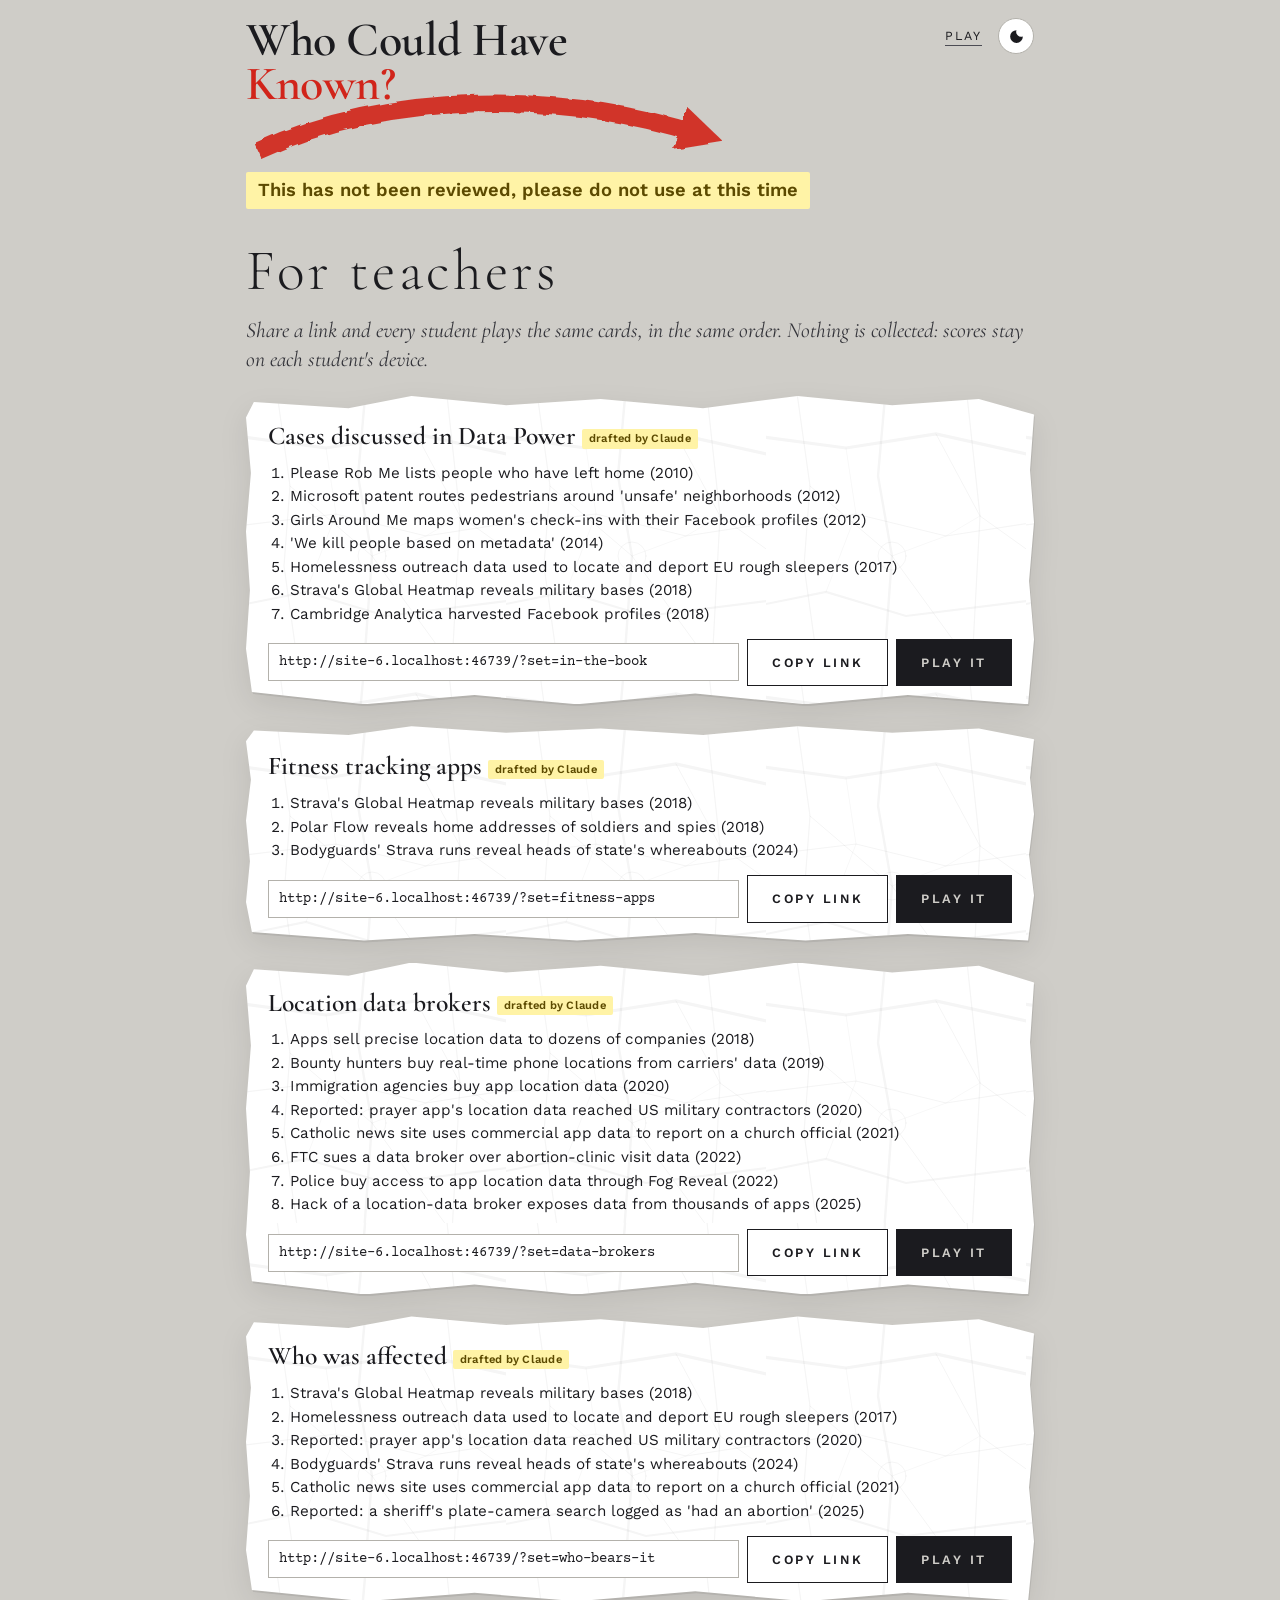
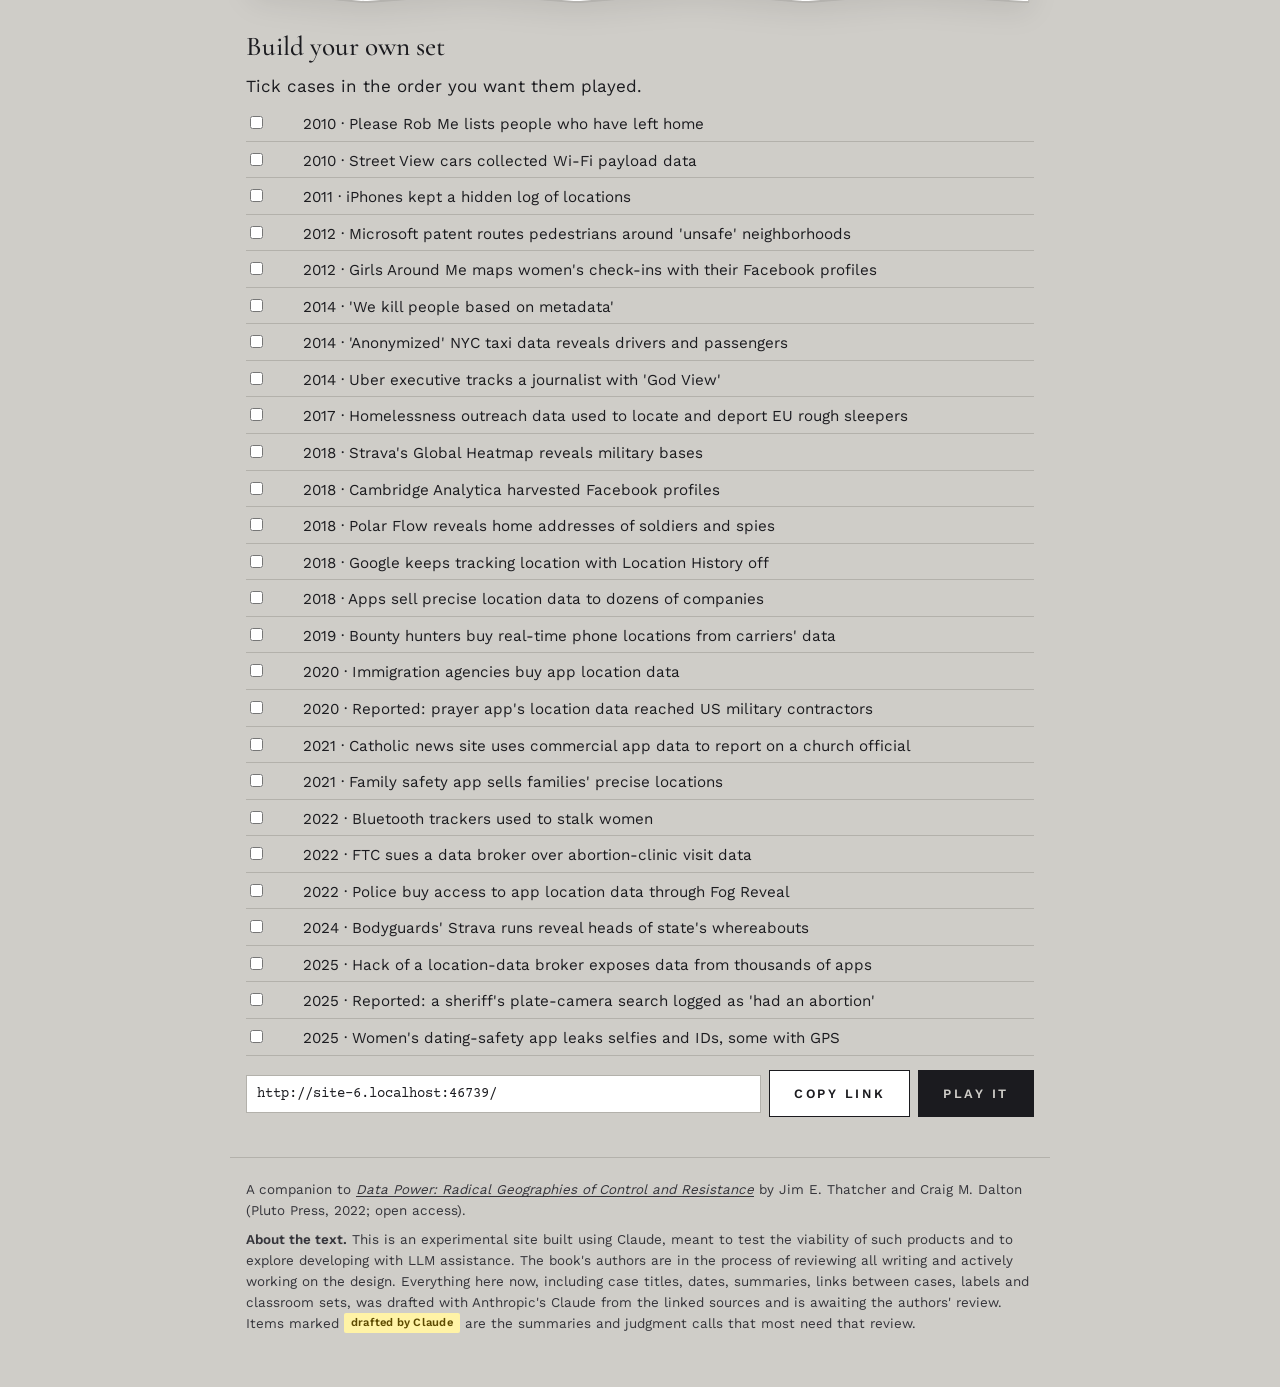
==== commit b8bbc7aa: "Add not-reviewed warning to the teachers page Co-Authored-By: Claude Opus 5.5 <noreply@anthropic.com" ====
--- a/teach.html
+++ b/teach.html
@@ -41,6 +41,7 @@
         <path d="M560 78 C 640 70, 700 48, 760 30" stroke-width="12" marker-end="url(#hd)"/>
       </g>
     </svg>
+    <p class="masthead-warn"><span class="badge badge-warn">This has not been reviewed, please do not use at this time</span></p>
   </header>
 
   <main id="teach">
--- a/css/style.css
+++ b/css/style.css
@@ -73,6 +73,8 @@
 .wordmark span { color: var(--mark); }
 .wordmark:hover { color: inherit; }
 .masthead-actions { display: flex; align-items: center; gap: 16px; font-size: .78rem; letter-spacing: .16em; text-transform: uppercase; white-space: nowrap; }
+.masthead-warn { max-width: 820px; margin: 0 auto; padding: 6px 16px 4px; }
+.badge.badge-warn { font-size: 1.15rem; line-height: 1.35; padding: 6px 12px; white-space: normal; letter-spacing: 0; vertical-align: 0; }
 .masthead-actions a { text-decoration: none; border-bottom: 1px solid var(--ink-3); }
 .icon-button { width: 36px; height: 36px; display: inline-grid; place-items: center; border: 1px solid var(--rule); background: var(--paper); color: var(--ink); border-radius: 50%; cursor: pointer; }
 .icon-button svg { width: 17px; height: 17px; fill: currentColor; }
